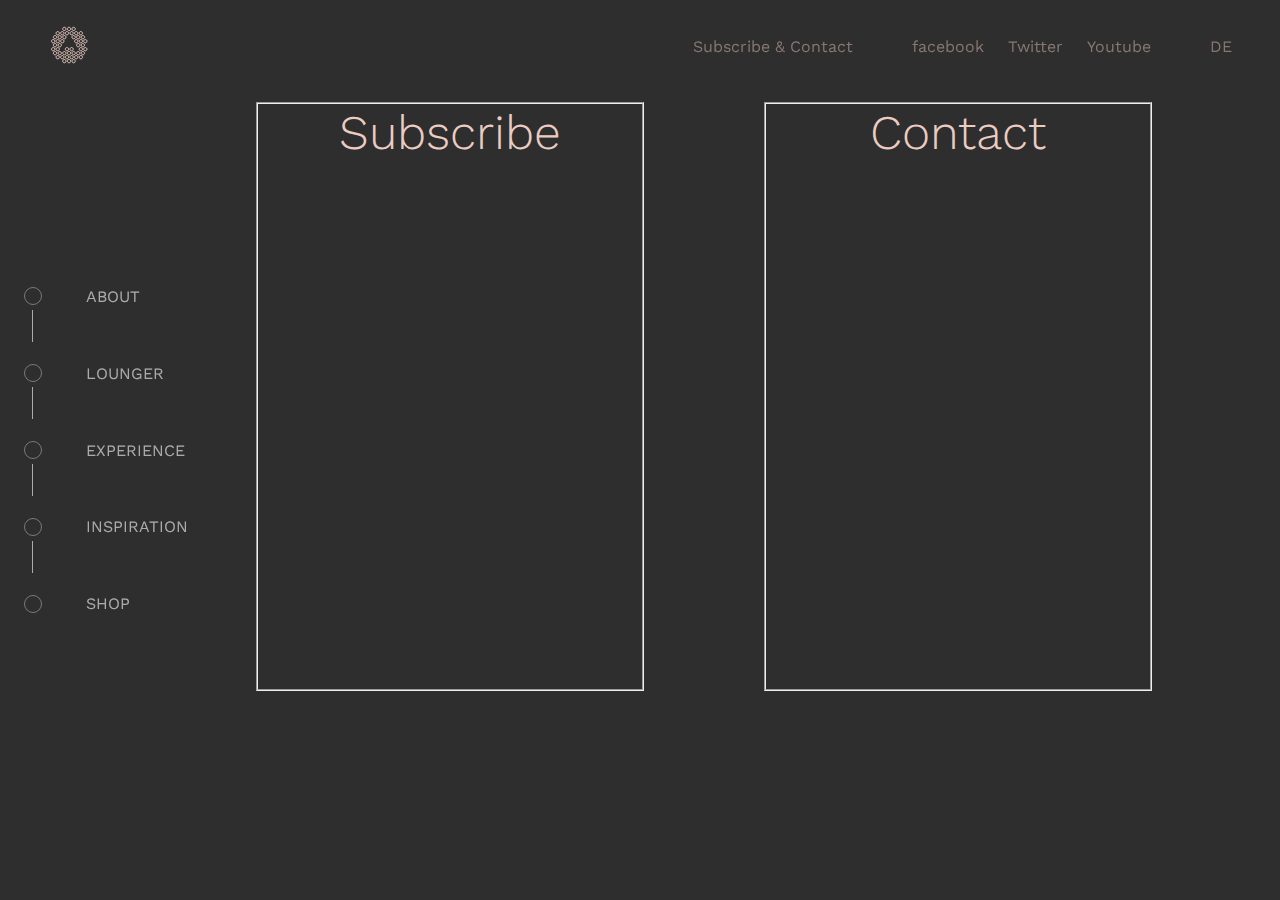
==== assets/html/contact.html @ 425e366f "Contact page started" ====
<!DOCTYPE html>
<html lang="en">

<head>
    <meta charset="UTF-8">
    <meta http-equiv="X-UA-Compatible" content="IE=edge">
    <meta name="viewport" content="width=device-width, initial-scale=1.0">

    <link rel="stylesheet" href="../css/global.css" type="text/css">
    <link rel="stylesheet" href="../css/contact.css" type="text/css">

    <title>Headphone Inspiration</title>
</head>

<body>

    <!-- ***************************************************************** -->
    <nav id="navigation-top">
        <a href="../../index.html"><img src="../img/logo.svg" alt="logo"></a>
        <ul>
            <li><a href="contact.html">Subscribe & Contact</a></li>
            <li><a href="">facebook</a></li>
            <li><a href="">Twitter</a></li>
            <li><a href="">Youtube</a></li>
            <li><a href="">DE</a></li>
        </ul>
    </nav>

    <!-- ***************************************************************** -->
    <nav id="navigation-side">
        <ul>
            <li>
                <a class="nav-left-item" id="nav-left-about" href="../../index.html">
                    <div class="outer">
                        <div class="inner"> </div>
                    </div>
                    <p>ABOUT</p>
                </a>
                <div class="nav-left-vert-line"></div>
            </li>
            <li>
                <a class="nav-left-item" id="nav-left-lounger" href="lounger.html">
                    <div class="outer">
                        <div class="inner"> </div>
                    </div>
                    <p>LOUNGER</p>
                </a>
                <div class="nav-left-vert-line"></div>
            </li>
            <li>
                <a class="nav-left-item" id="nav-left-experience" href="experience.html">
                    <div class="outer">
                        <div class="inner"> </div>
                    </div>
                    <p>EXPERIENCE</p>
                </a>
                <div class="nav-left-vert-line"></div>
            </li>
            <li>
                <a class="nav-left-item" id="nav-left-inspiration" href="inspiration.html">
                    <div class="outer">
                        <div class="inner"> </div>
                    </div>
                    <p>INSPIRATION</p>
                </a>
                <div class="nav-left-vert-line"></div>
            </li>
            <li>
                <a class="nav-left-item" id="nav-left-shop" href="shop.html">
                    <div class="outer">
                        <div class="inner"> </div>
                    </div>
                    <p>SHOP</p>
                </a>
            </li>
        </ul>
    </nav>

    <!-- ***************************************************************** -->

    <section id="contact">
        <form action="">
            <fieldset>
                <h1>Subscribe</h1>
                <!-- <legend> subscribe </legend> -->


            </fieldset>
        </form>



        <form action="">
            <fieldset>
                <h1>Contact</h1>
                <!-- <legend> contact </legend> -->


            </fieldset>
        </form>

    </section>


    <!-- ***************************************************************** -->

    <script src="../js/main.js"></script>
</body>

</html>
---- assets/css/global.css ----
/*****************************************************************************
    Assets:
    Font: Work sans
    colors: 
        background color:           #2e2e2e 
        navigation top:             #867772 
        headline color:             rgb(234, 204, 194) / #ebccc2 
        text color:                 rgb(115, 115, 115) / #737373 
        navigation (both!) hover,
        navigation left active:     #fff 
        navigation left inactive:   #fff with opacity less than 0.6
*/

/*****************************************************************************
    fonts in use
*/
@import url("https://fonts.googleapis.com/css2?family=Work+Sans:wght@100;200;300;400;500;600;700;800;900&display=swap");

/*****************************************************************************
    hard reset
*/
* {
    margin: 0;
    padding: 0;
}

html {
    scroll-behavior: smooth;
    --bgColor: #2e2e2e;
    --headLineColor: #ebccc2;
    --shop-button-bg: #ebccc2;
    --textColor: #737373;
    --navTopColor: #867772;
    --navTopHoverColor: #fff;
    --navSideColor: #fff;
    --navSideOpacity: 0.6;
    --navSideHoverOpacity: 1;
}

body {
    font-family: "Work Sans", sans-serif;

    background: var(--bgColor);
    color: var(--textColor);

    /* default font size */
    font-size: 16px;
}

/* some defaults */

h1,
h2,
h3 {
    color: var(--headLineColor);
}
h1 {
    font-size: 3em;
    font-weight: 300;
}
h2 {
    font-size: 1.5em;
    font-weight: 300;
}
ul {
    list-style: none;
}
a {
    text-decoration: none;
}
a:hover {
    text-decoration: underline;
}

/****************************************************************************/
#navigation-top {
    position: fixed;
    top: 0;
    left: 0;
    right: 0;
    display: flex;
    align-items: center;
    padding: 2% 0 0 4%;
    z-index: 1;
}
#navigation-top ul {
    display: flex;
    align-items: center;
    width: 100%;
}
#navigation-top ul {
    justify-self: end;
    justify-content: flex-end;
    align-items: center;
}
#navigation-top li {
    margin: 0 1%;
}
#navigation-top li:first-of-type,
#navigation-top li:last-of-type {
    margin: 0 4%;
}

/*--------------------------------------------------------------------------*/
#navigation-top a {
    color: var(--navTopColor);
}
#navigation-top a:visited {
    color: var(--navTopColor);
}
#navigation-top a:hover {
    color: var(--navTopHoverColor);
}

/****************************************************************************/
#navigation-side {
    position: fixed;
    height: 100vh;
    left: 1.5vw;
    display: flex;
    flex-direction: column;
    justify-items: center;
}
#navigation-side ul {
    margin: auto 0;
}
.nav-left-vert-line {
    width: calc(0.75em + 1px);
    margin-bottom: 10%;
    height: 2em;
    border-right: 1px solid var(--navSideColor);
    opacity: var(--navSideOpacity);
}
/*--------------------------------------------------------------------------*/
.nav-left-item {
    display: flex;
    align-items: center;
    color: var(--navSideColor);
    opacity: var(--navSideOpacity);
}
.nav-left-item:visited {
    color: var(--navSideColor);
}
.nav-left-item:hover {
    color: var(--navSideColor);
    opacity: var(--navSideHoverOpacity);
}
.nav-left-item p {
    opacity: var(--navSideHoverOpacity);
}
/*--------------------------------------------------------------------------*/
/* pseudo radio buttons */
.outer {
    width: 1.5em;
    height: 1.5em;
    display: flex;
    align-items: center;
    border-radius: 2em;
    margin-right: 3vw;
    border: 2px solid transparent;
}
.inner {
    width: 1em;
    height: 1em;
    margin: 0 auto;
    border-radius: 1em;
    border: 1px solid var(--navSideColor);
    opacity: var(--navSideOpacity);
}

/*****************************************************************************/
---- assets/css/contact.css ----
/*****************************************************************************
    navigation left: no button activated, top navigation used
*/

/****************************************************************************/
#contact {
    padding: 8% 10% 0 20%;
    display: flex;
    justify-content: space-between;
}
#contact > form {
}
fieldset {
    width: 30vw;
    height: 65vh;
}

#contact h1 {
    text-align: center;
    margin: 0;
    padding: 0;
}
#contact p {
}
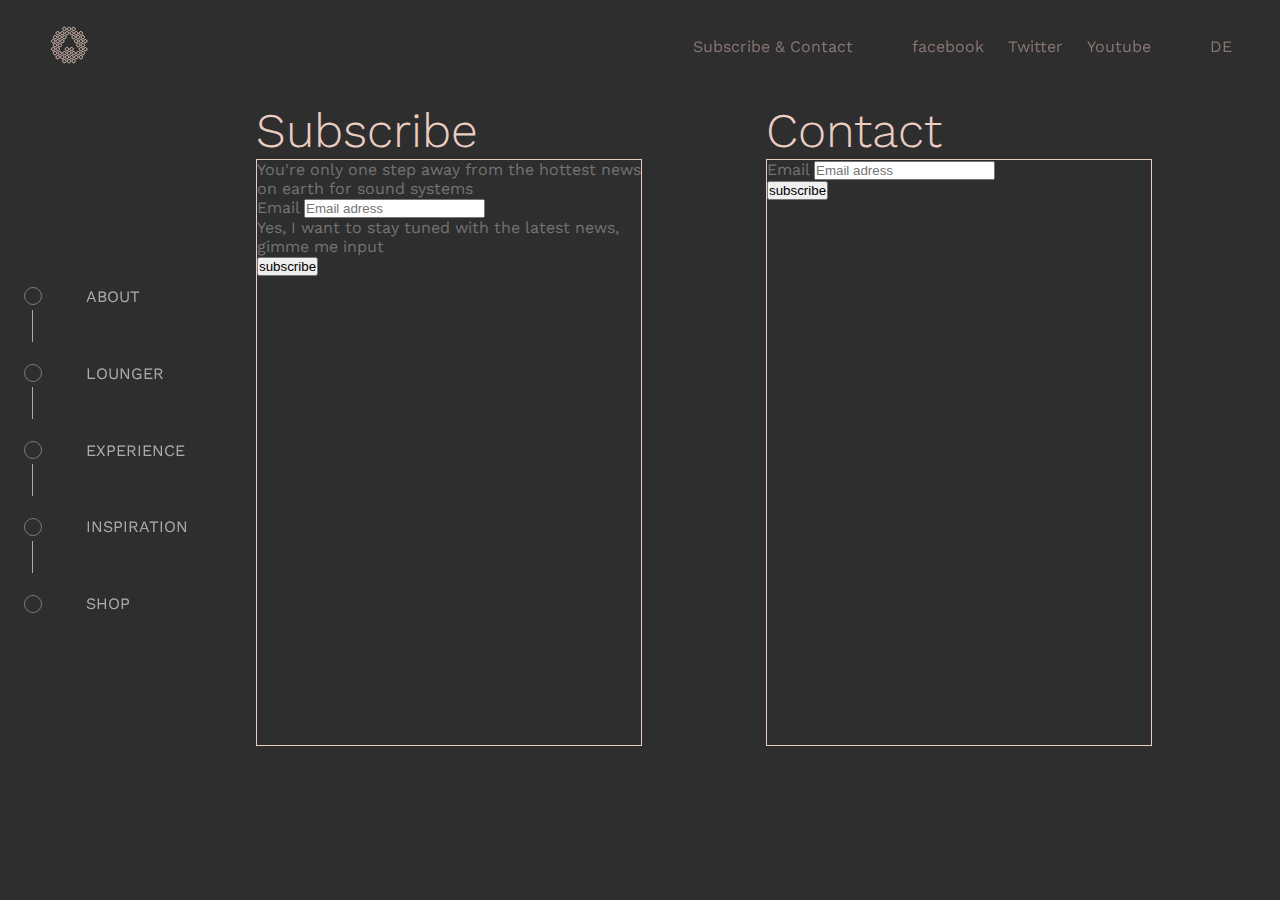
==== commit 791c89d5: "Working on contact page" ====
--- a/assets/html/contact.html
+++ b/assets/html/contact.html
@@ -79,22 +79,33 @@
     <!-- ***************************************************************** -->
 
     <section id="contact">
-        <form action="">
+        <form action="" id="subscribe">
+            <h1>Subscribe</h1>
             <fieldset>
-                <h1>Subscribe</h1>
-                <!-- <legend> subscribe </legend> -->
 
+
+                <p>You're only one step away from the hottest news on earth for sound systems </p>
+
+                <label for="email1">Email</label>
+                <input type="email" name="email1" id="email1" placeholder="Email adress">
+
+                <p>Yes, I want to stay tuned with the latest news, gimme me input</p>
+
+                <input type="button" value="subscribe" onclick="">
 
             </fieldset>
         </form>
 
-
-
-        <form action="">
+        <form action="" id="message">
+            <h1>Contact</h1>
             <fieldset>
-                <h1>Contact</h1>
                 <!-- <legend> contact </legend> -->
 
+                <label for="email2">Email</label>
+                <input type="emai2" name="email2" id="email2" placeholder="Email adress">
+
+                <p></p>
+                <input type="button" value="subscribe" onclick="">
 
             </fieldset>
         </form>
--- a/assets/css/contact.css
+++ b/assets/css/contact.css
@@ -7,18 +7,14 @@
     padding: 8% 10% 0 20%;
     display: flex;
     justify-content: space-between;
-}
-#contact > form {
+    align-items: center;
 }
 fieldset {
+    border: 1px solid var(--shop-button-bg);
     width: 30vw;
     height: 65vh;
 }
 
 #contact h1 {
-    text-align: center;
-    margin: 0;
-    padding: 0;
+    text-align: left;
 }
-#contact p {
-}
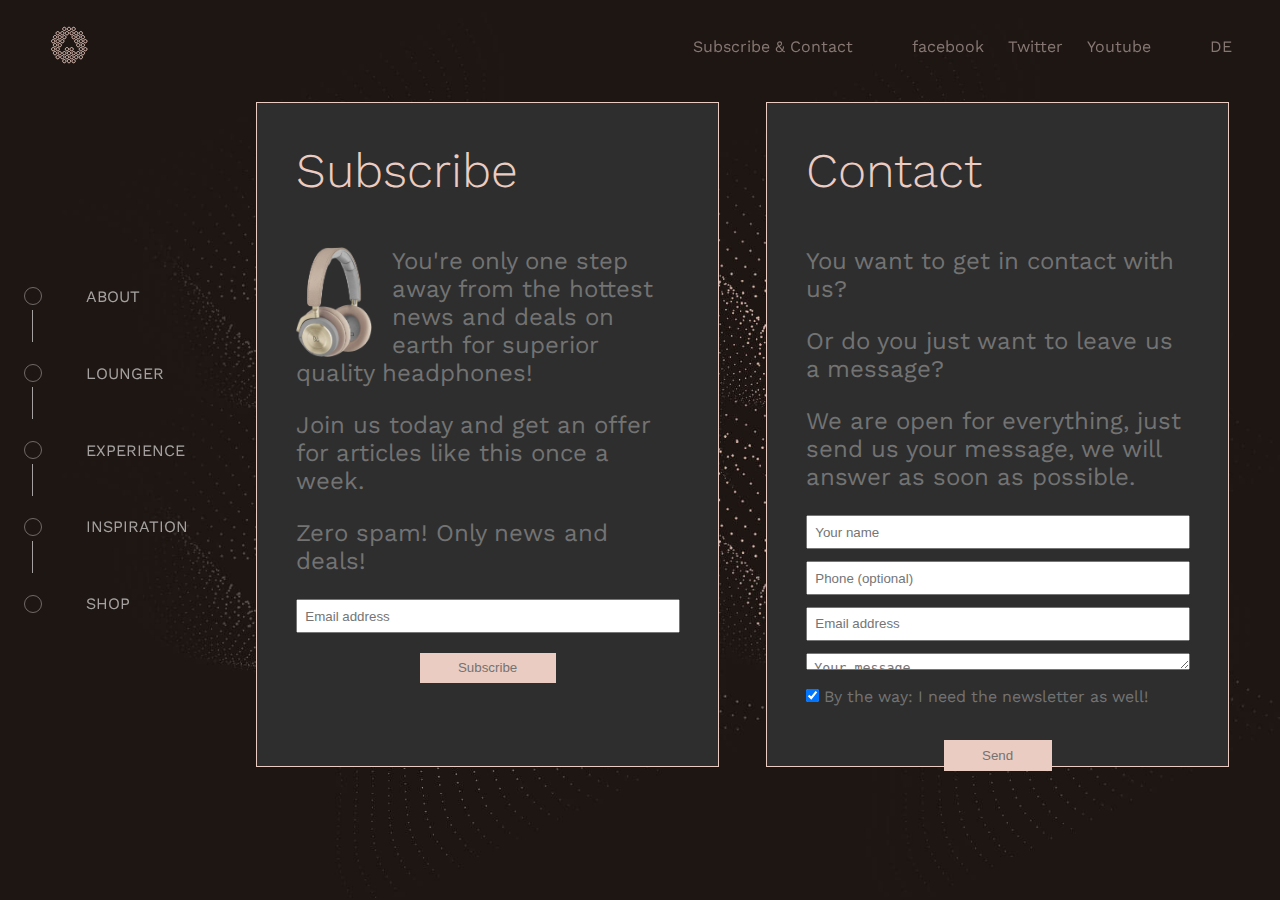
==== commit 3bbfebde: "Contact complete" ====
--- a/assets/html/contact.html
+++ b/assets/html/contact.html
@@ -80,32 +80,47 @@
 
     <section id="contact">
         <form action="" id="subscribe">
-            <h1>Subscribe</h1>
             <fieldset>
+                <h1>Subscribe</h1>
 
+                <div>
+                    <img src="../img/beoplay-h9-1.webp" alt="">
+                    <p>You're only one step away from the hottest news and deals on earth for superior quality
+                        headphones!
+                    </p>
 
-                <p>You're only one step away from the hottest news on earth for sound systems </p>
+                    <p>Join us today and get an offer for articles like this once a week.</p>
 
-                <label for="email1">Email</label>
-                <input type="email" name="email1" id="email1" placeholder="Email adress">
-
-                <p>Yes, I want to stay tuned with the latest news, gimme me input</p>
-
-                <input type="button" value="subscribe" onclick="">
+                    <p>Zero spam! Only news and deals!</p>
+                </div>
+                <input type="email" name="email1" id="email1" placeholder="Email address">
+                <input type="button" value="Subscribe" onclick="subscribe()">
 
             </fieldset>
         </form>
 
         <form action="" id="message">
-            <h1>Contact</h1>
             <fieldset>
-                <!-- <legend> contact </legend> -->
+                <h1>Contact</h1>
 
-                <label for="email2">Email</label>
-                <input type="emai2" name="email2" id="email2" placeholder="Email adress">
+                <div>
+                    <p>You want to get in contact with us?</p>
+                    <p>Or do you just want to leave us a message?</p>
+                    <p>We are open for everything, just send us your message, we will answer as soon as possible.</p>
+                </div>
 
-                <p></p>
-                <input type="button" value="subscribe" onclick="">
+                <input type="text" name="name" id="name" placeholder="Your name">
+                <input type="tel" name="phone" id="phone" placeholder="Phone (optional)">
+                <input type="emai2" name="email2" id="email2" placeholder="Email address">
+                <textarea rows="2" name="msg" id="msg" placeholder="Your message"></textarea>
+
+                <div>
+                    <input type="checkbox" name="newsletter" id="newsletter" checked>
+                    <label for="newsletter">By the way: I need the newsletter as well!</label>
+                </div>
+
+                <!-- <textarea rows="2" placeholder="Your message"></textarea> -->
+                <input type="button" value="Send" onclick="sendMessage()">
 
             </fieldset>
         </form>
--- a/assets/css/global.css
+++ b/assets/css/global.css
@@ -35,6 +35,8 @@
     --navSideColor: #fff;
     --navSideOpacity: 0.6;
     --navSideHoverOpacity: 1;
+    --contactPageFormBackground: #1e1613;
+    --contactPageFormText: #ebccc2;
 }
 
 body {
--- a/assets/css/contact.css
+++ b/assets/css/contact.css
@@ -3,18 +3,56 @@
 */
 
 /****************************************************************************/
+body {
+    background: url(../img/section-composition4.jpg) center/cover no-repeat;
+    height: 100vh;
+}
 #contact {
     padding: 8% 10% 0 20%;
     display: flex;
     justify-content: space-between;
     align-items: center;
 }
-fieldset {
+#contact fieldset {
+    background: var(--bgColor);
     border: 1px solid var(--shop-button-bg);
     width: 30vw;
     height: 65vh;
+    padding: 10%;
+    display: flex;
+    flex-direction: column;
+}
+#contact h1 {
+    padding-bottom: 1em;
+}
+#contact img {
+    width: 20%;
+    padding-right: 5%;
+    float: left;
+}
+#contact p {
+    font-size: 1.5em;
+    padding-bottom: 1em;
+    text-align: left;
+}
+/****************************************************************************/
+#subscribe input,
+#message input,
+#message textarea {
+    padding: 2%;
+    outline: none;
+}
+#subscribe input:last-of-type,
+#message input:last-of-type {
+    margin: 5% auto;
+    padding: 2% 10%;
+    border: none;
+    color: var(--textColor);
+    background: var(--shop-button-bg);
 }
 
-#contact h1 {
-    text-align: left;
+/****************************************************************************/
+
+#message input {
+    margin-bottom: 3%;
 }
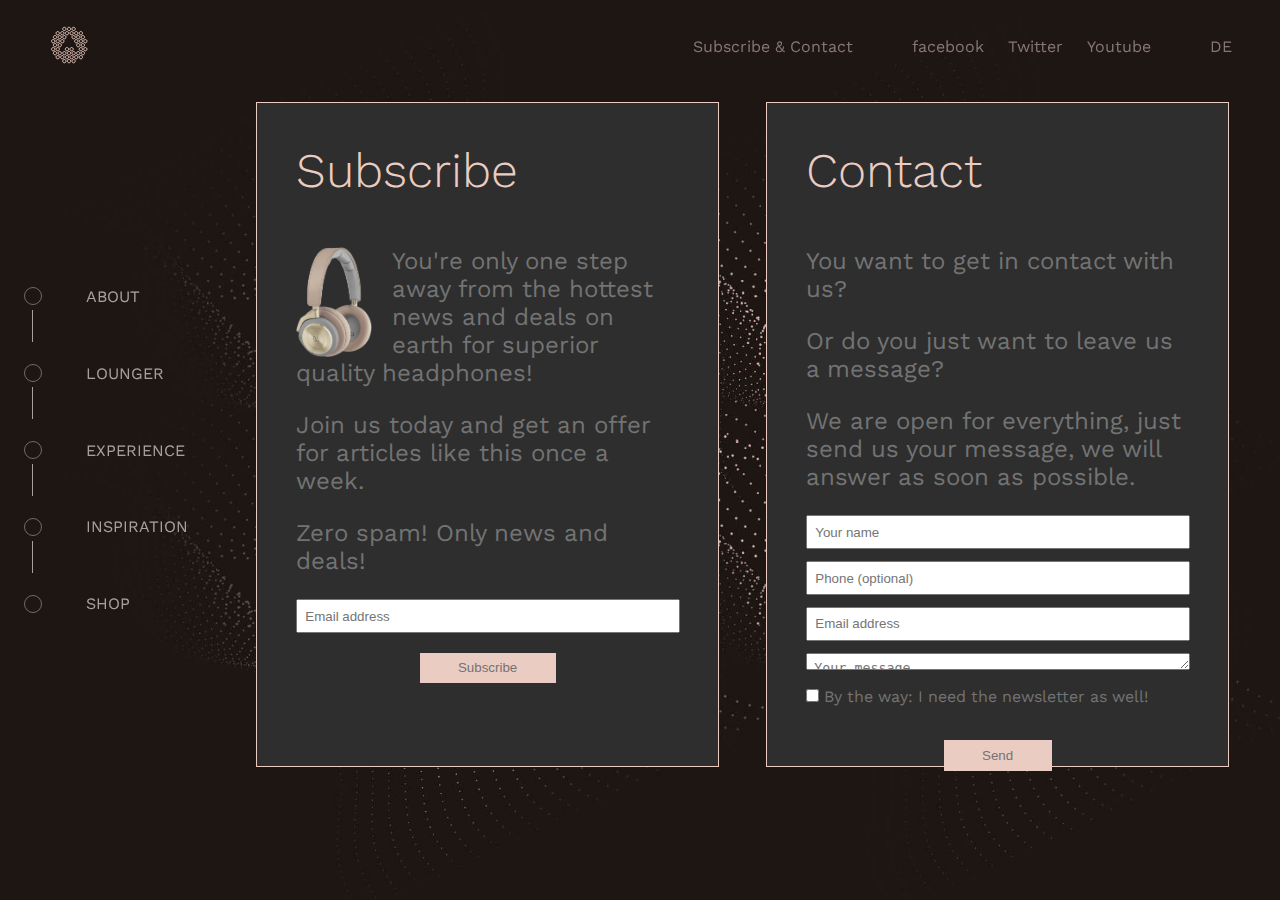
==== commit 3d0de6e2: "Small change in contact.html" ====
--- a/assets/html/contact.html
+++ b/assets/html/contact.html
@@ -98,6 +98,7 @@
 
             </fieldset>
         </form>
+        <!-- ============================================================= -->
 
         <form action="" id="message">
             <fieldset>
@@ -115,7 +116,7 @@
                 <textarea rows="2" name="msg" id="msg" placeholder="Your message"></textarea>
 
                 <div>
-                    <input type="checkbox" name="newsletter" id="newsletter" checked>
+                    <input type="checkbox" name="newsletter" id="newsletter">
                     <label for="newsletter">By the way: I need the newsletter as well!</label>
                 </div>
 
@@ -127,7 +128,6 @@
 
     </section>
 
-
     <!-- ***************************************************************** -->
 
     <script src="../js/main.js"></script>
